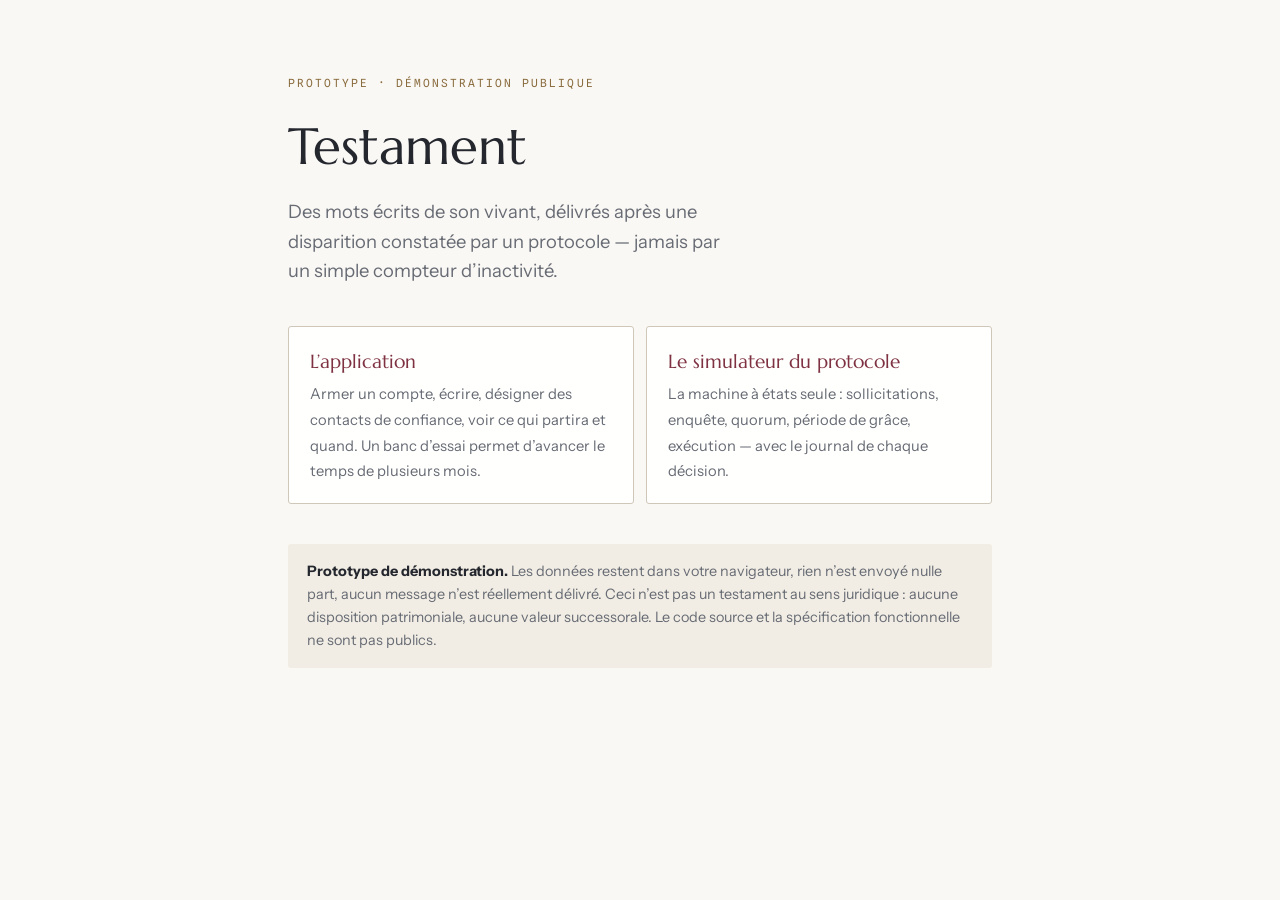
==== index.html @ f64c66ae "Publication du site de démonstration" ====
<!doctype html>
<html lang="fr">
<head>
<meta charset="utf-8">
<meta name="viewport" content="width=device-width, initial-scale=1">
<title>Testament — démonstration</title>
<meta name="description" content="Messages posthumes : protocole de preuve de vie, délivrance différée, publication publique. Prototype de démonstration.">
<meta name="robots" content="noindex">
<link rel="stylesheet" href="https://fonts.googleapis.com/css2?family=Marcellus&family=Instrument+Sans:wght@400;500;600&family=Spline+Sans+Mono:wght@400;500&display=swap">
<style>
  :root { --paper:#FAF8F4; --surface:#FFFFFE; --ink:#24272E; --muted:#676B74;
    --accent:#7E3140; --laiton:#8A6D3F; --line-strong:#CFC8BA; --code-bg:#F1EDE4; }
  * { box-sizing:border-box; }
  body { margin:0; background:var(--paper); color:var(--ink); line-height:1.6;
    font-family:"Instrument Sans","Segoe UI",system-ui,sans-serif; padding:4rem 1.5rem 6rem; }
  main { max-width:44rem; margin:0 auto; }
  .eyebrow { font-family:"Spline Sans Mono",monospace; font-size:.7rem; letter-spacing:.18em;
    text-transform:uppercase; color:var(--laiton); margin-bottom:.8rem; }
  h1 { font-family:"Marcellus",Georgia,serif; font-weight:400; font-size:clamp(2.2rem,6vw,3.2rem);
    margin:0 0 .6rem; text-wrap:balance; }
  .accroche { font-size:1.15rem; color:var(--muted); max-width:38ch; margin:0 0 2.5rem; }
  .cartes { display:grid; gap:.8rem; grid-template-columns:repeat(auto-fit,minmax(15rem,1fr)); }
  a.carte { display:block; text-decoration:none; color:inherit; background:var(--surface);
    border:1px solid var(--line-strong); border-radius:3px; padding:1.2rem 1.3rem; }
  a.carte:hover { border-color:var(--accent); }
  a.carte b { font-family:"Marcellus",Georgia,serif; font-weight:400; font-size:1.2rem;
    display:block; margin-bottom:.3rem; color:var(--accent); }
  a.carte span { color:var(--muted); font-size:.92rem; }
  .note { margin-top:2.5rem; padding:1rem 1.2rem; background:var(--code-bg);
    border-radius:3px; font-size:.9rem; color:var(--muted); }
  .note b { color:var(--ink); }
</style>
</head>
<body>
<main>
  <p class="eyebrow">Prototype · démonstration publique</p>
  <h1>Testament</h1>
  <p class="accroche">Des mots écrits de son vivant, délivrés après une disparition
  constatée par un protocole — jamais par un simple compteur d’inactivité.</p>

  <div class="cartes">
    <a class="carte" href="./app/">
      <b>L’application</b>
      <span>Armer un compte, écrire, désigner des contacts de confiance, voir ce qui
      partira et quand. Un banc d’essai permet d’avancer le temps de plusieurs mois.</span>
    </a>
    <a class="carte" href="./demo/">
      <b>Le simulateur du protocole</b>
      <span>La machine à états seule : sollicitations, enquête, quorum, période de grâce,
      exécution — avec le journal de chaque décision.</span>
    </a>
  </div>

  <p class="note"><b>Prototype de démonstration.</b> Les données restent dans votre
  navigateur, rien n’est envoyé nulle part, aucun message n’est réellement délivré.
  Ceci n’est pas un testament au sens juridique : aucune disposition patrimoniale,
  aucune valeur successorale. Le code source et la spécification fonctionnelle ne sont
  pas publics.</p>
</main>
</body>
</html>
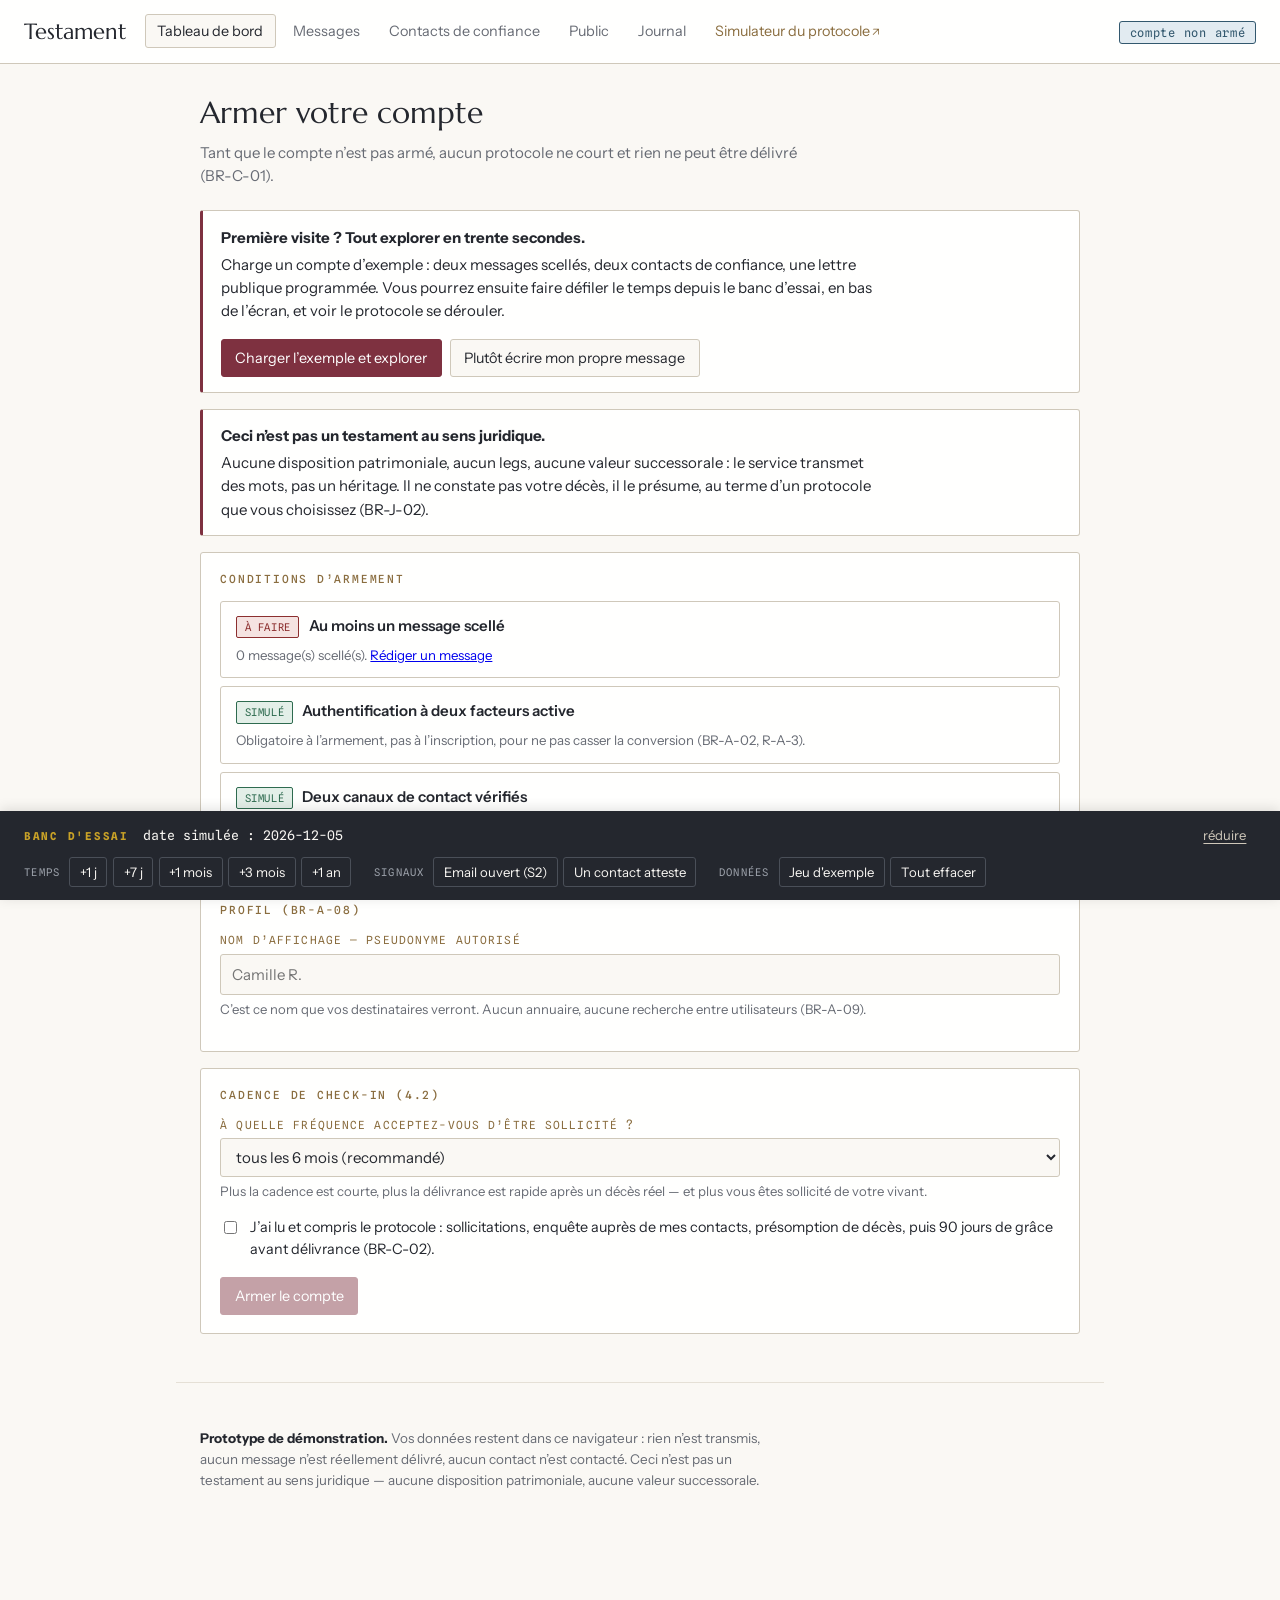
==== commit 97820c4b: "Publication du site de démonstration" ====
--- a/index.html
+++ b/index.html
@@ -3,59 +3,57 @@
 <head>
 <meta charset="utf-8">
 <meta name="viewport" content="width=device-width, initial-scale=1">
-<title>Testament — démonstration</title>
-<meta name="description" content="Messages posthumes : protocole de preuve de vie, délivrance différée, publication publique. Prototype de démonstration.">
-<meta name="robots" content="noindex">
+<title>Testament</title>
 <link rel="stylesheet" href="https://fonts.googleapis.com/css2?family=Marcellus&family=Instrument+Sans:wght@400;500;600&family=Spline+Sans+Mono:wght@400;500&display=swap">
-<style>
-  :root { --paper:#FAF8F4; --surface:#FFFFFE; --ink:#24272E; --muted:#676B74;
-    --accent:#7E3140; --laiton:#8A6D3F; --line-strong:#CFC8BA; --code-bg:#F1EDE4; }
-  * { box-sizing:border-box; }
-  body { margin:0; background:var(--paper); color:var(--ink); line-height:1.6;
-    font-family:"Instrument Sans","Segoe UI",system-ui,sans-serif; padding:4rem 1.5rem 6rem; }
-  main { max-width:44rem; margin:0 auto; }
-  .eyebrow { font-family:"Spline Sans Mono",monospace; font-size:.7rem; letter-spacing:.18em;
-    text-transform:uppercase; color:var(--laiton); margin-bottom:.8rem; }
-  h1 { font-family:"Marcellus",Georgia,serif; font-weight:400; font-size:clamp(2.2rem,6vw,3.2rem);
-    margin:0 0 .6rem; text-wrap:balance; }
-  .accroche { font-size:1.15rem; color:var(--muted); max-width:38ch; margin:0 0 2.5rem; }
-  .cartes { display:grid; gap:.8rem; grid-template-columns:repeat(auto-fit,minmax(15rem,1fr)); }
-  a.carte { display:block; text-decoration:none; color:inherit; background:var(--surface);
-    border:1px solid var(--line-strong); border-radius:3px; padding:1.2rem 1.3rem; }
-  a.carte:hover { border-color:var(--accent); }
-  a.carte b { font-family:"Marcellus",Georgia,serif; font-weight:400; font-size:1.2rem;
-    display:block; margin-bottom:.3rem; color:var(--accent); }
-  a.carte span { color:var(--muted); font-size:.92rem; }
-  .note { margin-top:2.5rem; padding:1rem 1.2rem; background:var(--code-bg);
-    border-radius:3px; font-size:.9rem; color:var(--muted); }
-  .note b { color:var(--ink); }
-</style>
+<link rel="stylesheet" href="./styles.css">
 </head>
 <body>
-<main>
-  <p class="eyebrow">Prototype · démonstration publique</p>
-  <h1>Testament</h1>
-  <p class="accroche">Des mots écrits de son vivant, délivrés après une disparition
-  constatée par un protocole — jamais par un simple compteur d’inactivité.</p>
 
-  <div class="cartes">
-    <a class="carte" href="./app/">
-      <b>L’application</b>
-      <span>Armer un compte, écrire, désigner des contacts de confiance, voir ce qui
-      partira et quand. Un banc d’essai permet d’avancer le temps de plusieurs mois.</span>
-    </a>
-    <a class="carte" href="./demo/">
-      <b>Le simulateur du protocole</b>
-      <span>La machine à états seule : sollicitations, enquête, quorum, période de grâce,
-      exécution — avec le journal de chaque décision.</span>
-    </a>
+<header class="barre">
+  <a class="marque" href="#/">Testament</a>
+  <nav id="nav"></nav>
+  <span class="etat-compte"><span class="chip" id="chip-etat">—</span></span>
+</header>
+
+<main id="vue"></main>
+
+<footer class="pied">
+  <p><b>Prototype de démonstration.</b> Vos données restent dans ce navigateur :
+  rien n’est transmis, aucun message n’est réellement délivré, aucun contact n’est
+  contacté. Ceci n’est pas un testament au sens juridique — aucune disposition
+  patrimoniale, aucune valeur successorale.</p>
+</footer>
+
+<div class="banc" id="banc">
+  <div class="banc-tete">
+    <b>Banc d'essai</b>
+    <span id="banc-date">—</span>
+    <button class="lien" id="banc-repli">réduire</button>
   </div>
+  <div class="banc-corps" id="banc-corps">
+    <div class="banc-groupe">
+      <span class="banc-lib">Temps</span>
+      <button data-temps="1">+1 j</button>
+      <button data-temps="7">+7 j</button>
+      <button data-temps="30">+1 mois</button>
+      <button data-temps="90">+3 mois</button>
+      <button data-temps="365">+1 an</button>
+    </div>
+    <div class="banc-groupe">
+      <span class="banc-lib">Signaux</span>
+      <button data-banc="s2">Email ouvert (S2)</button>
+      <button data-banc="attester">Un contact atteste</button>
+    </div>
+    <div class="banc-groupe">
+      <span class="banc-lib">Données</span>
+      <button data-banc="exemple">Jeu d'exemple</button>
+      <button data-banc="raz">Tout effacer</button>
+    </div>
+  </div>
+</div>
 
-  <p class="note"><b>Prototype de démonstration.</b> Les données restent dans votre
-  navigateur, rien n’est envoyé nulle part, aucun message n’est réellement délivré.
-  Ceci n’est pas un testament au sens juridique : aucune disposition patrimoniale,
-  aucune valeur successorale. Le code source et la spécification fonctionnelle ne sont
-  pas publics.</p>
-</main>
+<div class="notif" id="notif" hidden></div>
+
+<script type="module" src="./app.js"></script>
 </body>
 </html>
--- a/styles.css
+++ b/styles.css
@@ -0,0 +1,192 @@
+:root {
+  --paper:#FAF8F4; --surface:#FFFFFE; --ink:#24272E; --muted:#676B74;
+  --accent:#7E3140; --laiton:#8A6D3F; --line:#E5E0D6; --line-strong:#CFC8BA;
+  --ok:#2E6B4F; --ok-doux:#E3EFE8; --warn:#8A5B1E; --warn-doux:#F5EBDB;
+  --crit:#8C2F2F; --crit-doux:#F5E3E1; --froid:#33586E; --froid-doux:#E2EBF1;
+  --code-bg:#F1EDE4;
+}
+* { box-sizing:border-box; }
+body {
+  margin:0; background:var(--paper); color:var(--ink);
+  font-family:"Instrument Sans","Segoe UI",system-ui,sans-serif;
+  font-size:15px; line-height:1.55; padding-bottom:9rem;
+}
+
+/* ————— barre de navigation ————— */
+.barre {
+  display:flex; align-items:center; gap:1.2rem; flex-wrap:wrap;
+  padding:.9rem 1.5rem; background:var(--surface); border-bottom:1px solid var(--line-strong);
+  position:sticky; top:0; z-index:10;
+}
+.marque { font-family:"Marcellus",Georgia,serif; font-size:1.35rem; text-decoration:none; color:var(--ink); }
+.barre nav { display:flex; gap:.3rem; flex-wrap:wrap; }
+.barre nav a {
+  text-decoration:none; color:var(--muted); font-size:.9rem;
+  padding:.3rem .7rem; border-radius:3px; border:1px solid transparent;
+}
+.barre nav a:hover { color:var(--accent); }
+.barre nav a.actif { color:var(--ink); border-color:var(--line-strong); background:var(--paper); }
+.barre nav a .pastille {
+  font-family:"Spline Sans Mono",monospace; font-size:.7rem; color:var(--accent);
+  background:var(--crit-doux); border-radius:8px; padding:0 .35rem; margin-left:.35rem;
+}
+.etat-compte { margin-left:auto; }
+
+/* ————— contenu ————— */
+main { max-width:58rem; margin:0 auto; padding:1.6rem 1.5rem 2rem; }
+h1 { font-family:"Marcellus",Georgia,serif; font-weight:400; font-size:1.9rem; margin:0 0 .3rem; text-wrap:balance; }
+h2 { font-family:"Marcellus",Georgia,serif; font-weight:400; font-size:1.25rem; margin:0 0 .6rem; }
+.sous { color:var(--muted); margin:0 0 1.4rem; max-width:62ch; }
+p { max-width:66ch; }
+
+.carte { background:var(--surface); border:1px solid var(--line-strong); border-radius:3px; padding:1.1rem 1.2rem; margin-bottom:1rem; }
+.carte > h2:first-child { margin-top:0; }
+.carte-titre {
+  font-family:"Spline Sans Mono",monospace; font-size:.7rem; letter-spacing:.16em;
+  text-transform:uppercase; color:var(--laiton); margin:0 0 .8rem; font-weight:500;
+}
+
+.chip {
+  font-family:"Spline Sans Mono",monospace; font-size:.75rem; letter-spacing:.06em;
+  padding:.2rem .6rem; border-radius:3px; border:1px solid var(--line-strong); background:var(--code-bg);
+  white-space:nowrap;
+}
+.chip[data-etat="ARME"] { color:var(--ok); border-color:var(--ok); background:var(--ok-doux); }
+.chip[data-etat="SOLLICITATION"], .chip[data-etat="ENQUETE"], .chip[data-etat="VEILLE_LONGUE"] { color:var(--warn); border-color:var(--warn); background:var(--warn-doux); }
+.chip[data-etat="PRESUME_DECEDE"], .chip[data-etat="EN_EXECUTION"], .chip[data-etat="EXECUTE"], .chip[data-etat="EN_LIQUIDATION"], .chip[data-etat="SUPPRIME"] { color:var(--crit); border-color:var(--crit); background:var(--crit-doux); }
+.chip[data-etat="NOUVEAU"], .chip[data-etat="DESARME"], .chip[data-etat="EN_PAUSE"] { color:var(--froid); border-color:var(--froid); background:var(--froid-doux); }
+
+/* ————— boutons et formulaires ————— */
+button, .bouton {
+  font:inherit; font-size:.9rem; cursor:pointer; text-decoration:none; display:inline-block;
+  background:var(--paper); color:var(--ink);
+  border:1px solid var(--line-strong); border-radius:3px; padding:.45rem .85rem;
+}
+button:hover, .bouton:hover { border-color:var(--accent); color:var(--accent); }
+button.principal, .bouton.principal { background:var(--accent); color:#fff; border-color:var(--accent); }
+button.principal:hover, .bouton.principal:hover { background:#6A2836; color:#fff; }
+button.danger { color:var(--crit); border-color:var(--crit-doux); }
+button.danger:hover { border-color:var(--crit); }
+button:disabled { opacity:.45; cursor:not-allowed; }
+button.lien, .lien {
+  background:none; border:none; color:var(--muted); text-decoration:underline;
+  text-underline-offset:3px; padding:.2rem; font-size:.85rem;
+}
+.actions { display:flex; gap:.5rem; flex-wrap:wrap; margin-top:1rem; }
+
+label { display:block; margin-bottom:.9rem; }
+label .l {
+  display:block; font-family:"Spline Sans Mono",monospace; font-size:.7rem; letter-spacing:.1em;
+  text-transform:uppercase; color:var(--laiton); margin-bottom:.25rem;
+}
+label .aide { display:block; color:var(--muted); font-size:.82rem; margin-top:.25rem; }
+input[type=text], input[type=email], input[type=date], input[type=number], select, textarea {
+  font:inherit; width:100%; padding:.5rem .7rem; color:var(--ink); background:var(--paper);
+  border:1px solid var(--line-strong); border-radius:3px;
+}
+textarea { min-height:9rem; resize:vertical; line-height:1.6; }
+input:focus-visible, select:focus-visible, textarea:focus-visible, button:focus-visible, a:focus-visible {
+  outline:2px solid var(--accent); outline-offset:2px;
+}
+.case { display:flex; gap:.6rem; align-items:flex-start; margin-bottom:.9rem; }
+.case input { margin-top:.3rem; }
+.case span { font-size:.9rem; }
+.duo { display:grid; grid-template-columns:1fr 1fr; gap:0 1rem; }
+@media (max-width:640px) { .duo { grid-template-columns:1fr; } }
+
+/* ————— tableau de bord ————— */
+.statut { display:grid; grid-template-columns:repeat(auto-fit,minmax(12rem,1fr)); gap:.7rem; margin-bottom:1rem; }
+.statut > div { background:var(--surface); border:1px solid var(--line-strong); border-radius:3px; padding:.8rem .95rem; }
+.statut .l { font-family:"Spline Sans Mono",monospace; font-size:.66rem; letter-spacing:.12em; text-transform:uppercase; color:var(--muted); display:block; }
+.statut .v { font-family:"Marcellus",Georgia,serif; font-size:1.35rem; display:block; margin-top:.15rem; }
+.statut .v.crit { color:var(--crit); } .statut .v.ok { color:var(--ok); }
+.statut .p { font-size:.8rem; color:var(--muted); }
+
+.alerte { border-left:3px solid var(--accent); background:var(--surface); border:1px solid var(--line-strong);
+  border-left:3px solid var(--accent); border-radius:3px; padding:.9rem 1.1rem; margin-bottom:1rem; }
+.alerte.rouge { border-left-color:var(--crit); background:var(--crit-doux); }
+.alerte b { display:block; margin-bottom:.25rem; }
+.alerte p { margin:0; }
+
+/* ————— listes (messages, contacts, plis) ————— */
+.liste { display:grid; gap:.5rem; }
+.item {
+  background:var(--surface); border:1px solid var(--line-strong); border-radius:3px;
+  padding:.75rem .95rem; display:grid; gap:.4rem;
+}
+.item-tete { display:flex; align-items:baseline; gap:.6rem; flex-wrap:wrap; }
+.item-tete .titre { font-weight:600; }
+.item-meta { color:var(--muted); font-size:.83rem; }
+.item .actions { margin-top:.2rem; }
+.item .actions button { font-size:.82rem; padding:.3rem .6rem; }
+.vide { color:var(--muted); font-style:italic; padding:.8rem 0; }
+
+.etiq {
+  font-family:"Spline Sans Mono",monospace; font-size:.66rem; letter-spacing:.06em;
+  padding:.12rem .45rem; border-radius:2px; border:1px solid var(--line-strong); background:var(--code-bg);
+  text-transform:uppercase; white-space:nowrap;
+}
+.etiq.ok { color:var(--ok); border-color:var(--ok); background:var(--ok-doux); }
+.etiq.warn { color:var(--warn); border-color:var(--warn); background:var(--warn-doux); }
+.etiq.crit { color:var(--crit); border-color:var(--crit); background:var(--crit-doux); }
+.etiq.froid { color:var(--froid); border-color:var(--froid); background:var(--froid-doux); }
+
+/* ————— parcours destinataire (sas) ————— */
+.sas { max-width:38rem; margin:0 auto; }
+.sas .enveloppe {
+  background:var(--surface); border:1px solid var(--line-strong); border-radius:3px;
+  padding:2rem 2rem 1.6rem; text-align:center;
+}
+.sas .note {
+  font-family:"Marcellus",Georgia,serif; font-size:1.15rem; line-height:1.6;
+  color:var(--ink); margin:1.2rem 0; padding:1rem; background:var(--code-bg); border-radius:3px;
+}
+.sas .choix { display:grid; gap:.6rem; margin-top:1.6rem; }
+.sas .choix button { padding:.7rem 1rem; font-size:.95rem; } /* même poids visuel (§7.3) */
+.lecture { background:var(--surface); border:1px solid var(--line-strong); border-radius:3px; padding:2rem; }
+.lecture .corps { font-size:1.05rem; line-height:1.75; white-space:pre-wrap; max-width:60ch; }
+.lecture .signature { margin-top:1.6rem; padding-top:1rem; border-top:1px solid var(--line); color:var(--muted); font-size:.85rem; }
+
+/* ————— journal ————— */
+.journal { list-style:none; margin:0; padding:0; max-height:22rem; overflow-y:auto; }
+.journal li { display:flex; gap:.8rem; align-items:baseline; padding:.35rem 0; border-bottom:1px solid var(--line); font-size:.83rem; }
+.journal .q { font-family:"Spline Sans Mono",monospace; color:var(--laiton); flex:none; }
+.journal .t { font-weight:600; flex:none; }
+.journal .d { color:var(--muted); font-family:"Spline Sans Mono",monospace; font-size:.74rem; overflow-wrap:anywhere; }
+
+/* ————— banc d'essai ————— */
+.banc {
+  position:fixed; left:0; right:0; bottom:0; z-index:20;
+  background:var(--ink); color:var(--paper); padding:.6rem 1.5rem .8rem;
+  box-shadow:0 -2px 12px rgba(0,0,0,.12);
+}
+.banc-tete { display:flex; align-items:baseline; gap:.9rem; margin-bottom:.5rem; }
+.banc-tete b { font-family:"Spline Sans Mono",monospace; font-size:.68rem; letter-spacing:.16em; text-transform:uppercase; color:#C9A227; }
+.banc-tete #banc-date { font-family:"Spline Sans Mono",monospace; font-size:.82rem; }
+.banc-tete .lien { color:var(--line-strong); margin-left:auto; }
+.banc-corps { display:flex; gap:1.4rem; flex-wrap:wrap; }
+.banc-groupe { display:flex; align-items:center; gap:.35rem; flex-wrap:wrap; }
+.banc-lib { font-family:"Spline Sans Mono",monospace; font-size:.66rem; letter-spacing:.12em; text-transform:uppercase; color:#9BA0A9; margin-right:.2rem; }
+.banc button { background:transparent; color:var(--paper); border-color:#4A4F58; font-size:.82rem; padding:.25rem .6rem; }
+.banc button:hover { border-color:#C9A227; color:#C9A227; }
+.banc.replie .banc-corps { display:none; }
+
+/* ————— notification éphémère ————— */
+.notif {
+  position:fixed; left:50%; transform:translateX(-50%); bottom:9.5rem; z-index:30;
+  background:var(--surface); border:1px solid var(--line-strong); border-left:3px solid var(--ok);
+  border-radius:3px; padding:.7rem 1.1rem; max-width:34rem; box-shadow:0 2px 12px rgba(0,0,0,.1);
+  font-size:.9rem;
+}
+.notif.erreur { border-left-color:var(--crit); color:var(--crit); }
+
+/* lien vers le simulateur : voisin de l'application, pas une rubrique */
+.barre nav a.externe { color: var(--laiton); border-color: transparent; }
+.barre nav a.externe::after { content: " ↗"; font-size: .8em; }
+.barre nav a.externe:hover { color: var(--accent); }
+
+footer.pied {
+  max-width: 58rem; margin: 0 auto; padding: 2rem 1.5rem 0;
+  color: var(--muted); font-size: .84rem; border-top: 1px solid var(--line);
+}
+footer.pied b { color: var(--ink); }
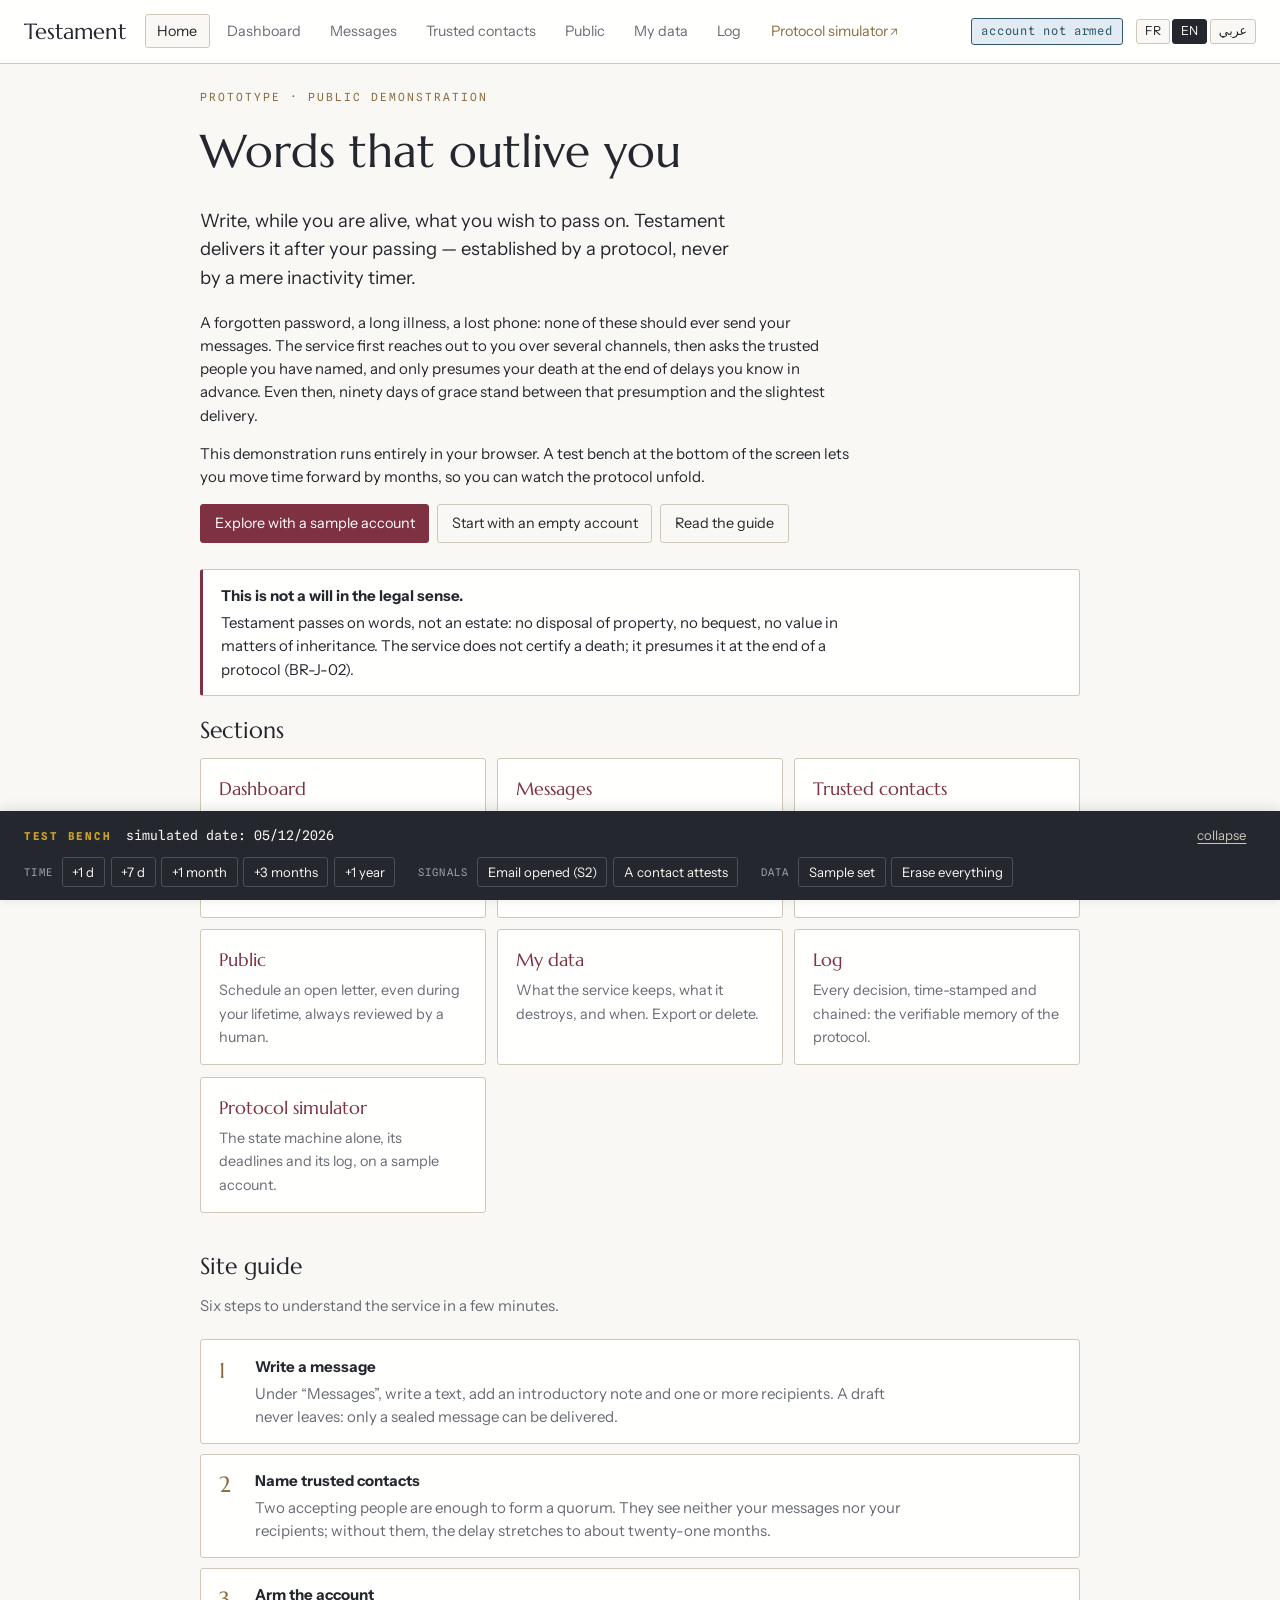
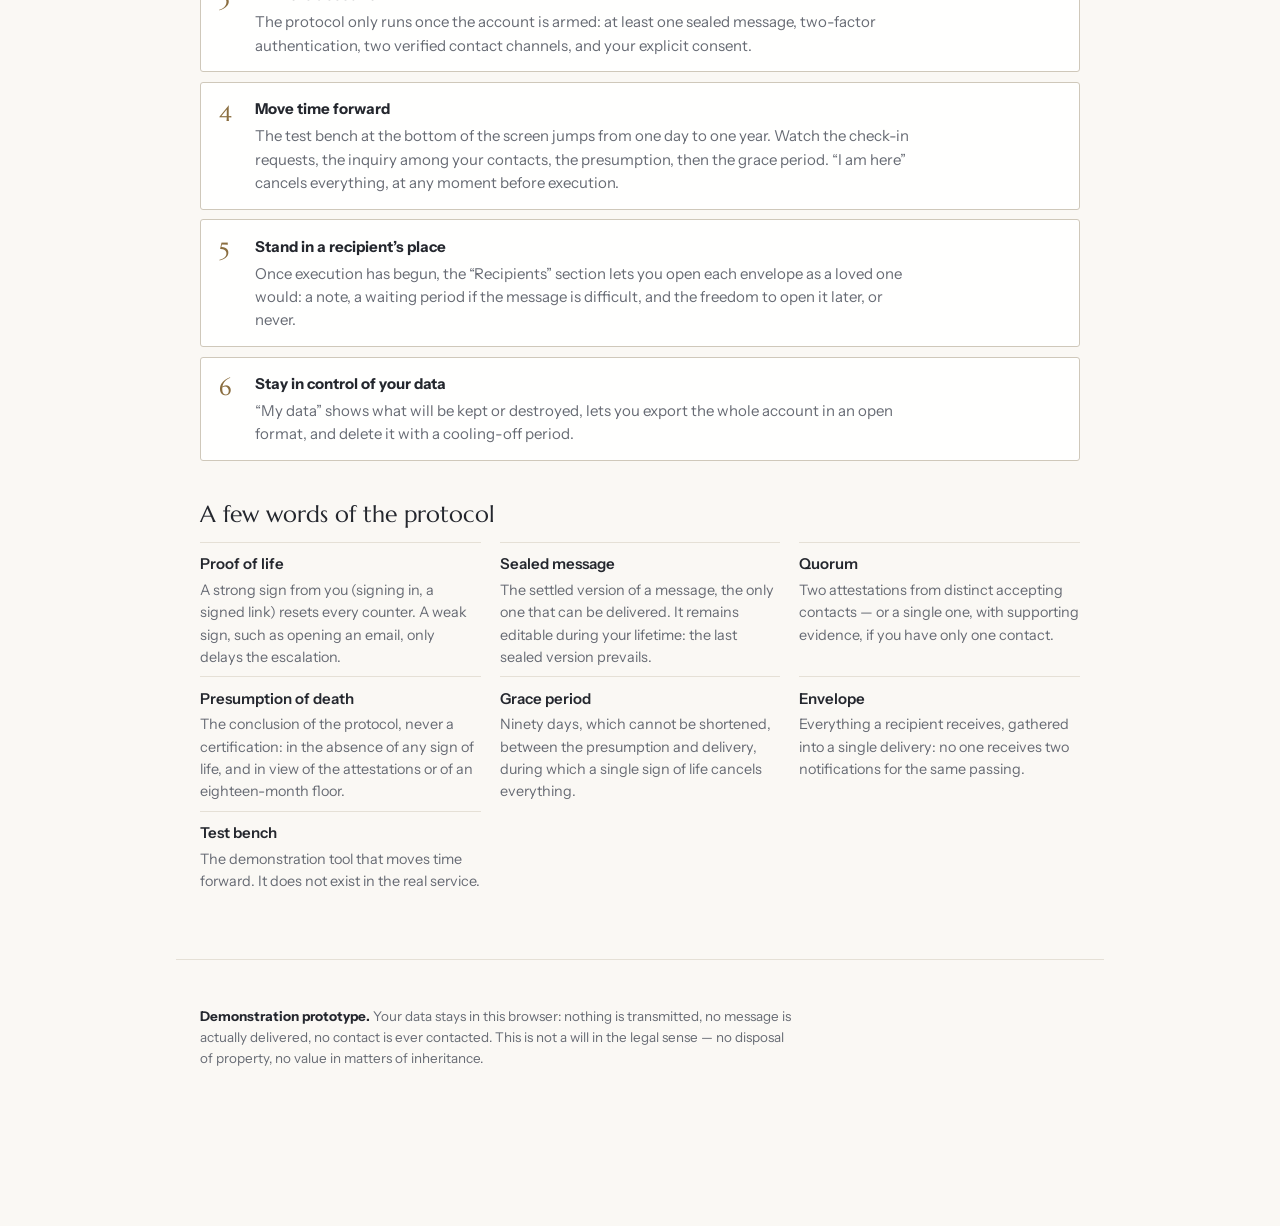
==== commit d195493f: "Publication du site de démonstration" ====
--- a/index.html
+++ b/index.html
@@ -1,58 +1,94 @@
 <!doctype html>
-<html lang="fr">
+<html lang="fr" dir="ltr">
 <head>
 <meta charset="utf-8">
 <meta name="viewport" content="width=device-width, initial-scale=1">
-<title>Testament</title>
+<title>Testament — messages délivrés après une disparition</title>
+<meta name="description" content="Testament : écrire de son vivant des messages délivrés après un décès présumé par un protocole de preuve de vie — jamais par un simple compteur d’inactivité. Démonstration en français, anglais et arabe.">
+<meta name="theme-color" content="#7E3140">
+<link rel="canonical" href="https://hbakkaoui-hash.github.io/testament-site/">
+<link rel="alternate" hreflang="fr" href="https://hbakkaoui-hash.github.io/testament-site/?lang=fr">
+<link rel="alternate" hreflang="en" href="https://hbakkaoui-hash.github.io/testament-site/?lang=en">
+<link rel="alternate" hreflang="ar" href="https://hbakkaoui-hash.github.io/testament-site/?lang=ar">
+<link rel="alternate" hreflang="x-default" href="https://hbakkaoui-hash.github.io/testament-site/">
+<meta property="og:type" content="website">
+<meta property="og:site_name" content="Testament">
+<meta property="og:title" content="Testament — messages délivrés après une disparition">
+<meta property="og:description" content="Des mots écrits de son vivant, délivrés après une disparition constatée par un protocole de preuve de vie. Prototype de démonstration.">
+<meta property="og:url" content="https://hbakkaoui-hash.github.io/testament-site/">
+<meta property="og:locale" content="fr_FR">
+<meta property="og:locale:alternate" content="en_GB">
+<meta property="og:locale:alternate" content="ar_AR">
+<meta name="twitter:card" content="summary">
+<link rel="icon" href="data:image/svg+xml,%3Csvg xmlns='http://www.w3.org/2000/svg' viewBox='0 0 32 32'%3E%3Crect width='32' height='32' rx='4' fill='%237E3140'/%3E%3Cpath d='M9 11h14M16 11v13' stroke='%23FAF8F4' stroke-width='2.4' stroke-linecap='round'/%3E%3C/svg%3E">
+<link rel="preconnect" href="https://fonts.googleapis.com">
+<link rel="preconnect" href="https://fonts.gstatic.com" crossorigin>
 <link rel="stylesheet" href="https://fonts.googleapis.com/css2?family=Marcellus&family=Instrument+Sans:wght@400;500;600&family=Spline+Sans+Mono:wght@400;500&display=swap">
 <link rel="stylesheet" href="./styles.css">
+<script type="application/ld+json">
+{"@context":"https://schema.org","@type":"WebApplication","name":"Testament","url":"https://hbakkaoui-hash.github.io/testament-site/","applicationCategory":"LifestyleApplication","inLanguage":["fr","en","ar"],"description":"Prototype de démonstration : messages délivrés après un décès présumé par un protocole de preuve de vie.","isAccessibleForFree":true}
+</script>
 </head>
 <body>
 
+<a class="evitement" href="#vue" data-action="aller-contenu" data-i18n="commun.allerAuContenu">Aller au contenu</a>
+
 <header class="barre">
-  <a class="marque" href="#/">Testament</a>
-  <nav id="nav"></nav>
-  <span class="etat-compte"><span class="chip" id="chip-etat">—</span></span>
+  <a class="marque" href="#/accueil">Testament</a>
+  <button class="menu-bouton" id="menu-bouton" aria-expanded="false" aria-controls="nav" data-i18n="nav.menu">Menu</button>
+  <nav id="nav" data-i18n-attr="aria-label:nav.principale" aria-label="Navigation principale"></nav>
+  <div class="barre-droite">
+    <span class="chip" id="chip-etat">—</span>
+    <div class="langues" role="group" data-i18n-attr="aria-label:nav.langue" aria-label="Langue">
+      <button data-langue="fr" lang="fr" aria-pressed="false">FR</button>
+      <button data-langue="en" lang="en" aria-pressed="false">EN</button>
+      <button data-langue="ar" lang="ar" aria-pressed="false">عربي</button>
+    </div>
+  </div>
 </header>
 
-<main id="vue"></main>
+<main id="vue" tabindex="-1">
+  <noscript><p>Testament : cette démonstration fonctionne dans le navigateur et demande JavaScript.
+  Testament: this demonstration runs in the browser and requires JavaScript.
+  هذا العرض التوضيحي يعمل داخل المتصفح ويتطلب تفعيل JavaScript.</p></noscript>
+</main>
 
 <footer class="pied">
-  <p><b>Prototype de démonstration.</b> Vos données restent dans ce navigateur :
+  <p data-i18n-html="pied.avertissement"><b>Prototype de démonstration.</b> Vos données restent dans ce navigateur :
   rien n’est transmis, aucun message n’est réellement délivré, aucun contact n’est
   contacté. Ceci n’est pas un testament au sens juridique — aucune disposition
   patrimoniale, aucune valeur successorale.</p>
 </footer>
 
-<div class="banc" id="banc">
+<section class="banc" id="banc" data-i18n-attr="aria-label:banc.titre" aria-label="Banc d'essai">
   <div class="banc-tete">
-    <b>Banc d'essai</b>
+    <b data-i18n="banc.titre">Banc d'essai</b>
     <span id="banc-date">—</span>
-    <button class="lien" id="banc-repli">réduire</button>
+    <button class="lien" id="banc-repli" aria-controls="banc-corps" aria-expanded="true" data-i18n="banc.reduire">réduire</button>
   </div>
   <div class="banc-corps" id="banc-corps">
-    <div class="banc-groupe">
-      <span class="banc-lib">Temps</span>
-      <button data-temps="1">+1 j</button>
-      <button data-temps="7">+7 j</button>
-      <button data-temps="30">+1 mois</button>
-      <button data-temps="90">+3 mois</button>
-      <button data-temps="365">+1 an</button>
+    <div class="banc-groupe" role="group" data-i18n-attr="aria-label:banc.temps">
+      <span class="banc-lib" data-i18n="banc.temps">Temps</span>
+      <button data-temps="1" data-i18n="banc.plus1j">+1 j</button>
+      <button data-temps="7" data-i18n="banc.plus7j">+7 j</button>
+      <button data-temps="30" data-i18n="banc.plus1m">+1 mois</button>
+      <button data-temps="90" data-i18n="banc.plus3m">+3 mois</button>
+      <button data-temps="365" data-i18n="banc.plus1a">+1 an</button>
     </div>
-    <div class="banc-groupe">
-      <span class="banc-lib">Signaux</span>
-      <button data-banc="s2">Email ouvert (S2)</button>
-      <button data-banc="attester">Un contact atteste</button>
+    <div class="banc-groupe" role="group" data-i18n-attr="aria-label:banc.signaux">
+      <span class="banc-lib" data-i18n="banc.signaux">Signaux</span>
+      <button data-banc="s2" data-i18n="banc.s2">Email ouvert (S2)</button>
+      <button data-banc="attester" data-i18n="banc.attester">Un contact atteste</button>
     </div>
-    <div class="banc-groupe">
-      <span class="banc-lib">Données</span>
-      <button data-banc="exemple">Jeu d'exemple</button>
-      <button data-banc="raz">Tout effacer</button>
+    <div class="banc-groupe" role="group" data-i18n-attr="aria-label:banc.donnees">
+      <span class="banc-lib" data-i18n="banc.donnees">Données</span>
+      <button data-banc="exemple" data-i18n="banc.exemple">Jeu d'exemple</button>
+      <button data-banc="raz" data-i18n="banc.raz">Tout effacer</button>
     </div>
   </div>
-</div>
+</section>
 
-<div class="notif" id="notif" hidden></div>
+<div class="notif" id="notif" role="status" aria-live="polite" hidden></div>
 
 <script type="module" src="./app.js"></script>
 </body>
--- a/styles.css
+++ b/styles.css
@@ -28,9 +28,9 @@
 .barre nav a.actif { color:var(--ink); border-color:var(--line-strong); background:var(--paper); }
 .barre nav a .pastille {
   font-family:"Spline Sans Mono",monospace; font-size:.7rem; color:var(--accent);
-  background:var(--crit-doux); border-radius:8px; padding:0 .35rem; margin-left:.35rem;
-}
-.etat-compte { margin-left:auto; }
+  background:var(--crit-doux); border-radius:8px; padding:0 .35rem; margin-inline-start:.35rem;
+}
+.barre-droite { margin-inline-start:auto; display:flex; align-items:center; gap:.8rem; }
 
 /* ————— contenu ————— */
 main { max-width:58rem; margin:0 auto; padding:1.6rem 1.5rem 2rem; }
@@ -88,7 +88,8 @@
 input:focus-visible, select:focus-visible, textarea:focus-visible, button:focus-visible, a:focus-visible {
   outline:2px solid var(--accent); outline-offset:2px;
 }
-.case { display:flex; gap:.6rem; align-items:flex-start; margin-bottom:.9rem; }
+.case { display:flex; gap:.6rem; align-items:flex-start; margin-bottom:.9rem; cursor:pointer; }
+.duo .bas { display:flex; align-items:flex-end; margin-bottom:.9rem; }
 .case input { margin-top:.3rem; }
 .case span { font-size:.9rem; }
 .duo { display:grid; grid-template-columns:1fr 1fr; gap:0 1rem; }
@@ -102,9 +103,9 @@
 .statut .v.crit { color:var(--crit); } .statut .v.ok { color:var(--ok); }
 .statut .p { font-size:.8rem; color:var(--muted); }
 
-.alerte { border-left:3px solid var(--accent); background:var(--surface); border:1px solid var(--line-strong);
-  border-left:3px solid var(--accent); border-radius:3px; padding:.9rem 1.1rem; margin-bottom:1rem; }
-.alerte.rouge { border-left-color:var(--crit); background:var(--crit-doux); }
+.alerte { background:var(--surface); border:1px solid var(--line-strong);
+  border-inline-start:3px solid var(--accent); border-radius:3px; padding:.9rem 1.1rem; margin-bottom:1rem; }
+.alerte.rouge { border-inline-start-color:var(--crit); background:var(--crit-doux); }
 .alerte b { display:block; margin-bottom:.25rem; }
 .alerte p { margin:0; }
 
@@ -163,10 +164,10 @@
 .banc-tete { display:flex; align-items:baseline; gap:.9rem; margin-bottom:.5rem; }
 .banc-tete b { font-family:"Spline Sans Mono",monospace; font-size:.68rem; letter-spacing:.16em; text-transform:uppercase; color:#C9A227; }
 .banc-tete #banc-date { font-family:"Spline Sans Mono",monospace; font-size:.82rem; }
-.banc-tete .lien { color:var(--line-strong); margin-left:auto; }
+.banc-tete .lien { color:var(--line-strong); margin-inline-start:auto; }
 .banc-corps { display:flex; gap:1.4rem; flex-wrap:wrap; }
 .banc-groupe { display:flex; align-items:center; gap:.35rem; flex-wrap:wrap; }
-.banc-lib { font-family:"Spline Sans Mono",monospace; font-size:.66rem; letter-spacing:.12em; text-transform:uppercase; color:#9BA0A9; margin-right:.2rem; }
+.banc-lib { font-family:"Spline Sans Mono",monospace; font-size:.66rem; letter-spacing:.12em; text-transform:uppercase; color:#9BA0A9; margin-inline-end:.2rem; }
 .banc button { background:transparent; color:var(--paper); border-color:#4A4F58; font-size:.82rem; padding:.25rem .6rem; }
 .banc button:hover { border-color:#C9A227; color:#C9A227; }
 .banc.replie .banc-corps { display:none; }
@@ -174,11 +175,11 @@
 /* ————— notification éphémère ————— */
 .notif {
   position:fixed; left:50%; transform:translateX(-50%); bottom:9.5rem; z-index:30;
-  background:var(--surface); border:1px solid var(--line-strong); border-left:3px solid var(--ok);
+  background:var(--surface); border:1px solid var(--line-strong); border-inline-start:3px solid var(--ok);
   border-radius:3px; padding:.7rem 1.1rem; max-width:34rem; box-shadow:0 2px 12px rgba(0,0,0,.1);
   font-size:.9rem;
 }
-.notif.erreur { border-left-color:var(--crit); color:var(--crit); }
+.notif.erreur { border-inline-start-color:var(--crit); color:var(--crit); }
 
 /* lien vers le simulateur : voisin de l'application, pas une rubrique */
 .barre nav a.externe { color: var(--laiton); border-color: transparent; }
@@ -190,3 +191,84 @@
   color: var(--muted); font-size: .84rem; border-top: 1px solid var(--line);
 }
 footer.pied b { color: var(--ink); }
+
+/* réflexions publiques — aucune métrique, aucun classement (BR-D-24) */
+.reflexions { border-top: 1px solid var(--line); margin-top: .9rem; }
+blockquote.reflexion {
+  margin: 0 0 .5rem; padding: .6rem .9rem; background: var(--paper);
+  border-inline-start: 2px solid var(--line-strong); border-radius: 2px;
+}
+blockquote.reflexion p { margin: 0; }
+blockquote.reflexion footer { margin-top: .3rem; color: var(--muted); font-size: .8rem; }
+
+/* ————— sélecteur de langue, menu replié, lien d'évitement ————— */
+.langues { display:flex; gap:.15rem; }
+.langues button { font-size:.78rem; padding:.2rem .5rem; line-height:1.3; }
+.langues button[aria-pressed="true"] { background:var(--ink); color:var(--paper); border-color:var(--ink); }
+.langues button[lang="ar"] { font-family:"Tajawal","Noto Sans Arabic",system-ui,sans-serif; }
+.menu-bouton { display:none; }
+@media (max-width:760px) {
+  .barre { gap:.6rem; padding:.7rem 1rem; }
+  .menu-bouton { display:inline-block; }
+  .barre nav { display:none; order:10; width:100%; flex-direction:column; gap:.1rem; }
+  .barre.menu-ouvert nav { display:flex; }
+  .barre nav a { padding:.55rem .7rem; font-size:.95rem; }
+  .barre-droite { gap:.5rem; }
+  .barre-droite .chip { display:none; }
+}
+.evitement { position:absolute; inset-inline-start:.5rem; top:-3rem; z-index:50; background:var(--ink); color:var(--paper);
+  padding:.5rem .9rem; border-radius:3px; text-decoration:none; }
+.evitement:focus { top:.5rem; }
+main:focus { outline:none; }
+
+/* ————— accueil : introduction, menu, guide, lexique ————— */
+.intro { margin-bottom:1.6rem; }
+.surtitre { font-family:"Spline Sans Mono",monospace; font-size:.7rem; letter-spacing:.18em; text-transform:uppercase; color:var(--laiton); margin:0 0 .6rem; }
+.intro h1 { font-size:clamp(2rem,5.5vw,2.9rem); margin-bottom:.6rem; }
+.accroche { font-size:1.15rem; color:var(--ink); max-width:46ch; }
+main section { margin-bottom:2.2rem; }
+main section > h2 { font-size:1.45rem; }
+.rubriques { display:grid; gap:.7rem; grid-template-columns:repeat(auto-fit,minmax(15rem,1fr)); }
+a.rubrique { display:block; text-decoration:none; color:inherit; background:var(--surface);
+  border:1px solid var(--line-strong); border-radius:3px; padding:1rem 1.1rem; }
+a.rubrique:hover { border-color:var(--accent); }
+a.rubrique b { font-family:"Marcellus",Georgia,serif; font-weight:400; font-size:1.15rem; color:var(--accent); display:block; margin-bottom:.25rem; }
+a.rubrique span { color:var(--muted); font-size:.9rem; }
+.etapes { list-style:none; counter-reset:etape; padding:0; margin:0; display:grid; gap:.6rem; }
+.etapes li { counter-increment:etape; position:relative; background:var(--surface); border:1px solid var(--line-strong);
+  border-radius:3px; padding-block:.9rem; padding-inline:3.4rem 1.1rem; }
+.etapes li::before { content:counter(etape); position:absolute; inset-inline-start:1.1rem; top:.8rem;
+  font-family:"Marcellus",Georgia,serif; font-size:1.4rem; color:var(--laiton); }
+.etapes li p { margin:.25rem 0 0; color:var(--muted); }
+.lexique { display:grid; gap:.5rem 1.2rem; grid-template-columns:repeat(auto-fit,minmax(16rem,1fr)); margin:0; }
+.lexique div { border-top:1px solid var(--line); padding-top:.6rem; }
+.lexique dt { font-weight:600; }
+.lexique dd { margin:.2rem 0 0; color:var(--muted); font-size:.9rem; }
+h2:focus { outline:none; }
+
+/* ————— petits écrans ————— */
+@media (max-width:640px) {
+  main { padding:1.2rem 1rem 2rem; }
+  .banc { padding:.5rem 1rem .6rem; }
+  .notif { left:1rem; right:1rem; transform:none; max-width:none; }
+  .sas .enveloppe, .lecture { padding:1.3rem 1.1rem; }
+}
+
+/* ————— arabe : sens de lecture et typographie ————— */
+/* Les capitales forcées et l'espacement des lettres cassent la liaison des
+   lettres arabes : on les neutralise, et on choisit des polices dédiées. */
+:lang(ar) body, :lang(ar) button, :lang(ar) input, :lang(ar) select, :lang(ar) textarea {
+  font-family:"Tajawal","Noto Sans Arabic","Segoe UI",system-ui,sans-serif;
+}
+:lang(ar) body { font-size:16px; line-height:1.8; }
+:lang(ar) h1, :lang(ar) h2, :lang(ar) .statut .v, :lang(ar) a.rubrique b,
+:lang(ar) .sas .note, :lang(ar) .etapes li::before { font-family:"Amiri","Noto Naskh Arabic",Georgia,serif; }
+:lang(ar) .carte-titre, :lang(ar) label .l, :lang(ar) .statut .l, :lang(ar) .etiq, :lang(ar) .chip,
+:lang(ar) .banc-tete b, :lang(ar) .banc-lib, :lang(ar) .surtitre {
+  font-family:"Tajawal","Noto Sans Arabic",system-ui,sans-serif; letter-spacing:0; text-transform:none;
+}
+:lang(ar) .carte-titre, :lang(ar) label .l, :lang(ar) .statut .l, :lang(ar) .surtitre { font-size:.85rem; font-weight:700; }
+:lang(ar) .etiq, :lang(ar) .chip { font-size:.78rem; }
+[dir="rtl"] .barre nav a.externe::after { content:" ↖"; }
+:lang(ar) .langues button:not([lang="ar"]) { font-family:"Instrument Sans",system-ui,sans-serif; }
+:lang(ar) .banc-tete #banc-date, :lang(ar) .journal .q { font-family:"Tajawal","Noto Sans Arabic",system-ui,sans-serif; letter-spacing:0; }
